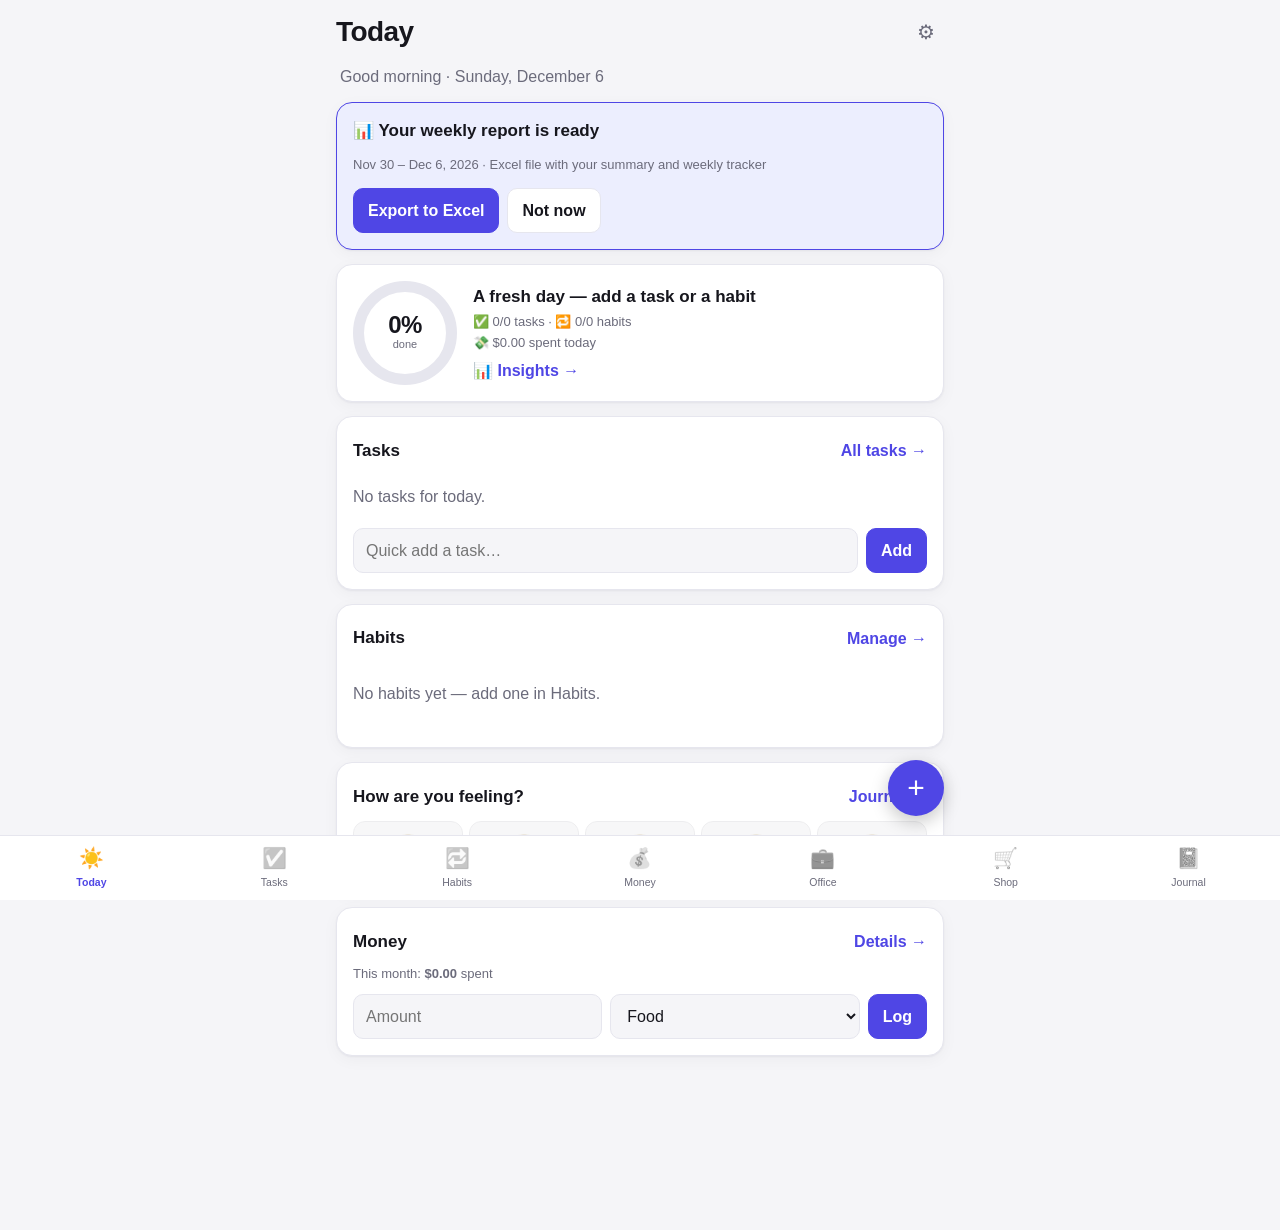
==== index.html @ 412d3003 "Progress ring + celebrations, quick add with plain language, Insights charts, daily nudges - Today: " ====
<!doctype html>
<html lang="en">
<head>
  <meta charset="utf-8">
  <meta name="viewport" content="width=device-width, initial-scale=1, viewport-fit=cover">
  <meta name="theme-color" content="#4f46e5">
  <meta name="description" content="Juned Daily — tasks, habits, money and journal in one place.">
  <meta name="apple-mobile-web-app-capable" content="yes">
  <meta name="apple-mobile-web-app-status-bar-style" content="default">
  <meta name="apple-mobile-web-app-title" content="Juned Daily">
  <link rel="manifest" href="manifest.json">
  <link rel="icon" href="icon.svg" type="image/svg+xml">
  <link rel="apple-touch-icon" href="icon-512.png">
  <script>try { const t = localStorage.getItem('theme'); if (t && t !== 'auto') document.documentElement.dataset.theme = t; } catch (e) {}</script>
  <link rel="stylesheet" href="styles.css">
  <title>Juned Daily</title>
</head>
<body>
  <header class="topbar">
    <h1 id="title">Today</h1>
    <button id="settingsBtn" class="icon-btn" data-action="settings" aria-label="Settings">⚙︎</button>
  </header>

  <main id="view"></main>

  <nav class="tabs" aria-label="Sections">
    <button data-action="go" data-tab="today"><span>☀️</span>Today</button>
    <button data-action="go" data-tab="tasks"><span>✅</span>Tasks</button>
    <button data-action="go" data-tab="habits"><span>🔁</span>Habits</button>
    <button data-action="go" data-tab="money"><span>💰</span>Money</button>
    <button data-action="go" data-tab="office"><span>💼</span>Office</button>
    <button data-action="go" data-tab="shop"><span>🛒</span>Shop</button>
    <button data-action="go" data-tab="journal"><span>📓</span>Journal</button>
  </nav>

  <button id="fab" class="fab" data-action="quick" aria-label="Quick add">+</button>
  <dialog id="sheet"></dialog>
  <div id="toast" role="status" aria-live="polite"></div>

  <script src="theme.js"></script>
  <script src="config.js"></script>
  <script src="shop.js"></script>
  <script src="xlsx.js"></script>
  <script src="celebrate.js"></script>
  <script src="quickadd.js"></script>
  <script src="insights.js"></script>
  <script src="app.js"></script>
</body>
</html>
---- styles.css ----
/* ---------- themes ----------
   White is the default. Charcoal and Cream are chosen in Settings
   (data-theme on <html>); "Auto" follows the phone's light/dark mode. */
:root,
:root[data-theme="light"] {
  --bg: #f5f5f8;
  --surface: #ffffff;
  --text: #16161d;
  --muted: #6b6b7b;
  --line: #e6e6ee;
  --accent: #4f46e5;
  --accent-text: #ffffff;
  --accent-soft: #eceefe;
  --good: #16a34a;
  --danger: #dc2626;
  --radius: 16px;
  --shadow: 0 1px 2px rgba(20, 20, 40, .05), 0 4px 16px rgba(20, 20, 40, .04);
  color-scheme: light;
}

/* Charcoal — a soft dark grey ("light black") */
:root[data-theme="charcoal"] {
  --bg: #1e1f23;
  --surface: #2a2b31;
  --text: #ececf1;
  --muted: #a3a4b2;
  --line: #3a3b44;
  --accent: #9b95ff;
  --accent-text: #15151a;
  --accent-soft: #34325a;
  --good: #22c55e;
  --danger: #f87171;
  --shadow: none;
  color-scheme: dark;
}

/* Cream — warm beige with a soft brown accent */
:root[data-theme="cream"] {
  --bg: #f5efe2;
  --surface: #fffaf1;
  --text: #2e261b;
  --muted: #7b6c58;
  --line: #e7dcc7;
  --accent: #9a5b2e;
  --accent-text: #ffffff;
  --accent-soft: #f2e3d2;
  --good: #4d7c0f;
  --danger: #b42318;
  --shadow: 0 1px 2px rgba(80, 60, 30, .06), 0 4px 16px rgba(80, 60, 30, .05);
  color-scheme: light;
}

/* Auto: follow the phone */
@media (prefers-color-scheme: dark) {
  :root:not([data-theme]) {
    --bg: #1e1f23;
    --surface: #2a2b31;
    --text: #ececf1;
    --muted: #a3a4b2;
    --line: #3a3b44;
    --accent: #9b95ff;
    --accent-text: #15151a;
    --accent-soft: #34325a;
    --good: #22c55e;
    --danger: #f87171;
    --shadow: none;
    color-scheme: dark;
  }
}

* { box-sizing: border-box; }

html, body { margin: 0; }

body {
  background: var(--bg);
  color: var(--text);
  font: 16px/1.45 -apple-system, BlinkMacSystemFont, "Segoe UI", Roboto, sans-serif;
  padding-bottom: calc(76px + env(safe-area-inset-bottom));
  -webkit-tap-highlight-color: transparent;
}

button, input, select, textarea { font: inherit; color: inherit; }
button { cursor: pointer; }

/* ---------- layout ---------- */
.topbar {
  position: sticky; top: 0; z-index: 5;
  display: flex; align-items: center; justify-content: space-between;
  max-width: 640px; margin: 0 auto;
  padding: calc(12px + env(safe-area-inset-top)) 16px 8px;
  background: var(--bg);
}
.topbar h1 { margin: 0; font-size: 28px; letter-spacing: -.02em; }

main { max-width: 640px; margin: 0 auto; padding: 4px 16px 24px; }

.tabs {
  position: fixed; left: 0; right: 0; bottom: 0; z-index: 10;
  display: grid; grid-template-columns: repeat(7, 1fr);
  background: var(--surface);
  border-top: 1px solid var(--line);
  padding-bottom: env(safe-area-inset-bottom);
}
.tabs button {
  display: flex; flex-direction: column; align-items: center; gap: 2px;
  border: 0; background: none; padding: 8px 0 10px;
  font-size: 11px; color: var(--muted);
}
.tabs button span { font-size: 20px; filter: grayscale(1); opacity: .6; }
.tabs button.active { color: var(--accent); font-weight: 600; }
.tabs button.active span { filter: none; opacity: 1; }

/* ---------- building blocks ---------- */
.card {
  background: var(--surface);
  border-radius: var(--radius);
  box-shadow: var(--shadow);
  border: 1px solid var(--line);
  padding: 16px;
  margin-bottom: 14px;
}
.card h2, .sec { font-size: 17px; margin: 0 0 10px; }
.sec { margin: 22px 4px 8px; color: var(--muted); font-size: 13px; text-transform: uppercase; letter-spacing: .06em; }
.card-head { display: flex; align-items: center; justify-content: space-between; margin-bottom: 6px; }
.card-head h2 { margin: 0; }

.greet { color: var(--muted); margin: 0 4px 14px; }

.stats { display: grid; grid-template-columns: repeat(3, 1fr); gap: 10px; margin-bottom: 14px; }
.stat {
  background: var(--surface); border: 1px solid var(--line); border-radius: var(--radius);
  padding: 12px; box-shadow: var(--shadow);
}
.stat b { display: block; font-size: clamp(16px, 5.2vw, 22px); letter-spacing: -.02em; white-space: nowrap; overflow: hidden; text-overflow: ellipsis; }
.stat span { color: var(--muted); font-size: 12px; }

.grow { flex: 1; min-width: 0; }
.meta { color: var(--muted); font-size: 13px; }
.overdue { color: var(--danger); }
.empty { color: var(--muted); padding: 10px 0; list-style: none; }

input, select, textarea {
  width: 100%;
  background: var(--bg);
  border: 1px solid var(--line);
  border-radius: 10px;
  padding: 10px 12px;
  min-height: 42px;
}
input:focus, select:focus, textarea:focus { outline: 2px solid var(--accent); outline-offset: -1px; }
textarea { resize: vertical; }

.add-row { display: flex; gap: 8px; margin-top: 8px; }
.add-row > * { min-width: 0; }
.add > input:first-child { margin: 0; }

.btn {
  display: inline-flex; align-items: center; justify-content: center;
  border: 1px solid var(--line); background: var(--surface);
  border-radius: 10px; padding: 10px 14px; min-height: 42px;
  font-weight: 600; white-space: nowrap;
}
.btn.primary { background: var(--accent); color: var(--accent-text); border-color: var(--accent); }
.btn.danger { color: var(--danger); }
.btn.block { width: 100%; }

.icon-btn {
  border: 0; background: none; color: var(--muted);
  width: 36px; height: 36px; border-radius: 10px; font-size: 20px; flex: none;
}
.icon-btn:hover { background: var(--bg); }

.link { border: 0; background: none; color: var(--accent); font-weight: 600; padding: 6px 0; }
.link.danger { color: var(--danger); font-weight: 500; font-size: 13px; }

/* ---------- lists & checkboxes ---------- */
.list { list-style: none; margin: 0; padding: 0; }
.row { display: flex; align-items: center; gap: 12px; padding: 8px 0; border-bottom: 1px solid var(--line); }
.row:last-child { border-bottom: 0; }
.row-title { overflow-wrap: anywhere; }
.row.done .row-title { text-decoration: line-through; color: var(--muted); }

.check {
  flex: none; width: 26px; height: 26px; border-radius: 50%;
  border: 2px solid var(--line); background: none; position: relative;
}
.check.on { background: var(--good); border-color: var(--good); }
.check.on::after {
  content: ""; position: absolute; left: 7px; top: 3px; width: 6px; height: 11px;
  border: solid #fff; border-width: 0 2.5px 2.5px 0; transform: rotate(45deg);
}
.check.big { width: 36px; height: 36px; }
.check.big.on::after { left: 11px; top: 5px; width: 8px; height: 15px; }
.check.ghost { visibility: hidden; }

.quick { display: flex; gap: 8px; margin-top: 10px; }

/* ---------- habits ---------- */
.habit-head { display: flex; align-items: center; gap: 12px; }
.emoji { font-size: 28px; width: 36px; text-align: center; flex: none; }
.emoji-in { width: 64px; flex: none; text-align: center; }
.week { display: grid; grid-template-columns: repeat(7, 1fr); gap: 6px; margin: 12px 0 4px; }
.day {
  border: 1px solid var(--line); background: var(--bg); border-radius: 10px;
  padding: 6px 0; font-size: 12px; color: var(--muted);
}
.day small { display: block; font-size: 11px; }
.day.on { background: var(--good); border-color: var(--good); color: #fff; }
.day.today { outline: 2px solid var(--accent); outline-offset: 1px; }

.chips { display: flex; flex-wrap: wrap; gap: 8px; }
.chip {
  border: 1px solid var(--line); background: var(--bg); border-radius: 999px;
  padding: 8px 14px;
}
.chip.on { background: var(--good); border-color: var(--good); color: #fff; }

/* ---------- money ---------- */
.seg { display: grid; grid-template-columns: 1fr 1fr; background: var(--bg); border-radius: 10px; padding: 3px; border: 1px solid var(--line); }
.seg label { text-align: center; padding: 7px; border-radius: 8px; cursor: pointer; font-weight: 600; color: var(--muted); }
.seg input { position: absolute; opacity: 0; pointer-events: none; width: 0; min-height: 0; }
.seg label:has(input:checked) { background: var(--surface); color: var(--text); box-shadow: var(--shadow); }

.month-nav, .date-nav { display: flex; align-items: center; justify-content: space-between; margin-bottom: 12px; }
.month-nav button, .date-nav button { border: 1px solid var(--line); background: var(--surface); border-radius: 10px; width: 40px; height: 40px; font-size: 20px; }
.month-nav button:disabled, .date-nav button:disabled { opacity: .35; cursor: default; }

.totals { display: grid; grid-template-columns: repeat(3, 1fr); gap: 8px; text-align: center; }
.totals b { display: block; font-size: 18px; }
.totals span { font-size: 12px; color: var(--muted); }
.pos { color: var(--good); }
.neg { color: var(--danger); }

.bars { margin-top: 14px; display: grid; gap: 8px; }
.bar-row { display: grid; grid-template-columns: 90px 1fr auto; gap: 10px; align-items: center; font-size: 14px; }
.bar { height: 10px; background: var(--bg); border-radius: 999px; overflow: hidden; }
.bar i { display: block; height: 100%; background: var(--accent); border-radius: 999px; }

.day-label { font-size: 13px; color: var(--muted); margin: 14px 0 2px; font-weight: 600; }
.amt { font-variant-numeric: tabular-nums; font-weight: 600; white-space: nowrap; }

/* ---------- journal ---------- */
.lbl { display: block; font-size: 13px; color: var(--muted); font-weight: 600; margin: 14px 0 6px; }
.lbl > input, .lbl > select, .lbl > textarea { margin-top: 6px; color: var(--text); font-weight: 400; font-size: 16px; }
.two { display: grid; grid-template-columns: 1fr 1fr; gap: 10px; }
.moods { display: flex; justify-content: space-between; gap: 6px; }
.mood {
  flex: 1; font-size: 26px; padding: 8px 0; border-radius: 12px;
  border: 1px solid var(--line); background: var(--bg); filter: grayscale(.7); opacity: .7;
}
.mood.on { filter: none; opacity: 1; background: var(--accent-soft); border-color: var(--accent); }
.entry { display: flex; gap: 12px; align-items: flex-start; width: 100%; text-align: left; border: 0; background: none; padding: 10px 0; border-bottom: 1px solid var(--line); }
.entry:last-child { border-bottom: 0; }
.entry .e-mood { font-size: 24px; width: 32px; flex: none; text-align: center; }
.snippet { color: var(--muted); font-size: 14px; display: -webkit-box; -webkit-line-clamp: 2; -webkit-box-orient: vertical; overflow: hidden; }
.saved { min-height: 18px; margin-top: 6px; text-align: right; }

/* ---------- settings sheet & toast ---------- */
dialog {
  border: 0; border-radius: 20px; padding: 0; width: min(520px, calc(100% - 32px));
  background: var(--surface); color: var(--text); box-shadow: 0 20px 60px rgba(0,0,0,.3);
}
dialog::backdrop { background: rgba(10, 10, 20, .45); }
.sheet { padding: 20px; }
.sheet h2 { margin: 0 0 4px; }
.sheet h3 { font-size: 14px; margin: 22px 0 6px; }
.sheet .btns { display: flex; gap: 8px; flex-wrap: wrap; margin-top: 8px; }

#toast {
  position: fixed; left: 50%; bottom: calc(90px + env(safe-area-inset-bottom)); transform: translate(-50%, 20px);
  background: var(--text); color: var(--bg); border-radius: 12px; padding: 10px 14px;
  display: flex; gap: 14px; align-items: center; opacity: 0; pointer-events: none;
  transition: opacity .2s, transform .2s; z-index: 20; max-width: calc(100% - 32px);
}
#toast.show { opacity: 1; transform: translate(-50%, 0); pointer-events: auto; }
#toast button { border: 0; background: none; color: var(--accent); font-weight: 700; filter: brightness(1.3); }

@media (max-width: 380px) {
  .add-row { flex-wrap: wrap; }
  .bar-row { grid-template-columns: 72px 1fr auto; }
}

.report { border-color: var(--accent); background: var(--accent-soft); }
.report .btns { display: flex; gap: 8px; margin-top: 10px; }

/* ---------- office ---------- */
.subtabs {
  display: grid; grid-template-columns: repeat(3, 1fr); gap: 4px;
  background: var(--surface); border: 1px solid var(--line); border-radius: 12px;
  padding: 4px; margin-bottom: 14px;
}
.subtabs button { border: 0; background: none; border-radius: 9px; padding: 9px 4px; font-weight: 600; color: var(--muted); font-size: 14px; }
.subtabs button.on { background: var(--accent); color: var(--accent-text); }

.clock { text-align: center; }
.clock .big { font-size: 40px; font-weight: 700; letter-spacing: -.03em; margin: 2px 0 12px; font-variant-numeric: tabular-nums; }
.clock .btn { margin-top: 10px; font-size: 17px; min-height: 50px; }
.clock .hint { margin: 10px 0 0; font-size: 12px; }
.btn.danger-fill { background: var(--danger); border-color: var(--danger); color: #fff; }

details.card > summary { cursor: pointer; font-weight: 600; list-style: none; }
details.card > summary::-webkit-details-marker { display: none; }
details.card[open] > summary { margin-bottom: 4px; }

.pri { display: inline-block; font-size: 11px; font-weight: 700; padding: 1px 7px; border-radius: 999px; margin-right: 4px; }
.pri-high { background: color-mix(in srgb, var(--danger) 16%, transparent); color: var(--danger); }
.pri-med { background: var(--accent-soft); color: var(--accent); }
.pri-low { background: var(--bg); color: var(--muted); border: 1px solid var(--line); }

.note { white-space: pre-wrap; overflow-wrap: anywhere; margin: 10px 0 4px; font-size: 15px; }

/* ---------- reminders ---------- */
.toggle {
  flex: 1; display: flex; align-items: center; gap: 8px; min-height: 42px; padding: 0 12px;
  border: 1px solid var(--line); border-radius: 10px; background: var(--bg); font-size: 15px; cursor: pointer;
}
.toggle input { width: 20px; height: 20px; min-height: 0; margin: 0; accent-color: var(--accent); }
.toggle:has(input:checked) { border-color: var(--accent); background: var(--accent-soft); font-weight: 600; }
.add .hint { margin: 10px 0 0; font-size: 12px; }
.bell { font-size: 17px; opacity: .55; }
.bell.on { opacity: 1; }

/* ---------- shopping ---------- */
.qty { font-size: 12px; font-weight: 700; color: var(--accent); background: var(--accent-soft); border-radius: 999px; padding: 1px 8px; margin-left: 4px; white-space: nowrap; }
.tabs button { font-size: 10.5px; }
.add-row.nowrap { flex-wrap: nowrap; }
.add-row.nowrap select { flex: 1; min-width: 0; }

/* ---------- shopping v2 ---------- */
.center { text-align: center; }
.btns.spread { display: flex; justify-content: space-between; align-items: center; gap: 8px; flex-wrap: wrap; margin-top: 8px; }
.btns.end { display: flex; justify-content: flex-end; gap: 8px; flex-wrap: wrap; }
.topbar > span { display: flex; gap: 4px; }

.sugg { margin-top: 10px; flex-wrap: nowrap; overflow-x: auto; -webkit-overflow-scrolling: touch; scrollbar-width: none; padding-bottom: 2px; }
.sugg:empty { display: none; }
.sugg::-webkit-scrollbar, .store-chips::-webkit-scrollbar { display: none; }
.sugg .chip, .store-chips .chip { white-space: nowrap; flex: none; padding: 7px 12px; font-size: 14px; }
.chips-label { flex: none; align-self: center; font-size: 12px; font-weight: 700; color: var(--muted); text-transform: uppercase; letter-spacing: .05em; }
.store-chips { flex-wrap: nowrap; overflow-x: auto; scrollbar-width: none; margin: 12px 0 2px; }
.store-chips .chip.on { background: var(--accent); border-color: var(--accent); color: var(--accent-text); }

.big-btn { min-height: 52px; font-size: 17px; margin-bottom: 4px; }
.banner { background: var(--accent-soft); border-color: var(--accent); }
.insight { margin-top: 18px; }

.srow { position: relative; background: var(--surface); transition: transform .18s ease, background-color .15s; touch-action: pan-y; }
.srow.swipe-right { background: color-mix(in srgb, var(--good) 22%, var(--surface)); }
.srow.swipe-left { background: color-mix(in srgb, var(--danger) 22%, var(--surface)); }
.tap { cursor: pointer; }
.row.big { padding: 12px 0; }
.row.big .row-title { font-size: 18px; font-weight: 500; }

.stepper { display: flex; align-items: center; border: 1px solid var(--line); border-radius: 999px; overflow: hidden; flex: none; }
.stepper button { border: 0; background: var(--bg); width: 30px; height: 30px; font-size: 18px; line-height: 1; color: var(--accent); }
.stepper span { min-width: 30px; text-align: center; font-size: 13px; font-weight: 700; padding: 0 2px; }

.price { width: 84px; min-height: 34px; padding: 6px 8px; text-align: right; flex: none; font-variant-numeric: tabular-nums; }

.shopping-head { position: sticky; top: calc(52px + env(safe-area-inset-top)); z-index: 4; }
.progress { height: 10px; background: var(--bg); border-radius: 999px; overflow: hidden; margin: 6px 0 6px; border: 1px solid var(--line); }
.progress i { display: block; height: 100%; background: var(--good); border-radius: 999px; transition: width .3s; }

.order .row { padding: 4px 0; }
.order .icon-btn:disabled { opacity: .25; }
#shopSheet { max-height: 90vh; overflow: auto; }

/* ---------- theme picker ---------- */
.themes { display: grid; grid-template-columns: repeat(2, 1fr); gap: 8px; margin-top: 6px; }
.theme-opt {
  display: flex; align-items: center; gap: 10px; padding: 10px; text-align: left;
  border: 2px solid var(--line); border-radius: 12px; background: var(--surface);
}
.theme-opt.on { border-color: var(--accent); }
.theme-opt b { display: block; font-size: 14px; }
.theme-opt small { color: var(--muted); font-size: 11px; }
.swatch { display: flex; flex: none; border-radius: 999px; overflow: hidden; border: 1px solid rgba(0, 0, 0, .15); }
.swatch i { width: 12px; height: 24px; }
.chip.forget { border-color: var(--danger); color: var(--danger); }
.chip.edit { border-style: dashed; color: var(--muted); }

/* ---------- Today: progress ring ---------- */
.hero { display: flex; align-items: center; gap: 16px; }
.hero-ring { position: relative; flex: none; width: 104px; height: 104px; }
.ring-fill { stroke: var(--accent); transition: stroke-dashoffset .8s cubic-bezier(.3, .7, .3, 1); }
.ring-fill.full { stroke: var(--good); }
.ring-label { position: absolute; inset: 0; display: flex; flex-direction: column; align-items: center; justify-content: center; }
.ring-label b { font-size: 24px; letter-spacing: -.02em; line-height: 1; }
.ring-label span { font-size: 11px; color: var(--muted); }
.hero-msg { font-weight: 700; font-size: 17px; margin-bottom: 4px; }
.hero .meta { margin-top: 2px; }
.hero .link { padding: 6px 0 0; }
.next-up b { color: var(--text); }

/* a tick that was just tapped */
@keyframes pop { 0% { transform: scale(1); } 40% { transform: scale(1.28); } 100% { transform: scale(1); } }
.pop { animation: pop .32s ease-out; }
.confetti { position: fixed; inset: 0; width: 100%; height: 100%; pointer-events: none; z-index: 60; }
@media (prefers-reduced-motion: reduce) { .pop { animation: none; } .ring-fill { transition: none; } }

/* ---------- Quick add ---------- */
.fab {
  position: fixed; right: max(16px, calc(50% - 304px)); bottom: calc(84px + env(safe-area-inset-bottom)); z-index: 9;
  width: 56px; height: 56px; border-radius: 50%; border: 0;
  background: var(--accent); color: var(--accent-text); font-size: 30px; line-height: 1;
  box-shadow: 0 6px 18px rgba(0, 0, 0, .22);
}
.fab:active { transform: scale(.94); }
body[data-tab="shop"] .fab, body[data-tab="insights"] .fab { display: none; }
main { padding-bottom: 84px; }
.quick-sheet [name=q] { font-size: 17px; min-height: 48px; margin-top: 10px; }
.qtypes { margin-top: 10px; flex-wrap: nowrap; overflow-x: auto; scrollbar-width: none; }
.qtypes::-webkit-scrollbar { display: none; }
.qtypes .chip { white-space: nowrap; flex: none; padding: 6px 11px; font-size: 13px; }
.qtypes .chip.on { background: var(--accent); border-color: var(--accent); color: var(--accent-text); }
.qpreview { display: flex; flex-wrap: wrap; gap: 6px; margin-top: 12px; min-height: 30px; }
.qpreview p { margin: 0; }
.qchip { background: var(--accent-soft); color: var(--text); border-radius: 8px; padding: 4px 9px; font-size: 14px; }
.qexamples { margin: 12px 0 0; line-height: 1.6; }
.qexamples b { font-weight: 600; color: var(--text); }

/* ---------- Insights ---------- */
.range { margin-bottom: 12px; }
.range .chip.on { background: var(--accent); border-color: var(--accent); color: var(--accent-text); }
.stats-2 { grid-template-columns: repeat(3, 1fr); }
.chart { margin: 0 0 14px; }
.chart-title { font-weight: 700; margin-bottom: 8px; }
.chart svg { display: block; width: 100%; height: auto; overflow: visible; }
.chart .tip { margin: 8px 0 0; min-height: 18px; }
.chart .empty { margin: 4px 0; }
.chart .axis { font-size: 10px; fill: var(--muted); }
.chart .axis.label { font-size: 11px; fill: var(--text); }
.chart .axis.value { font-size: 10px; fill: var(--muted); font-variant-numeric: tabular-nums; }
.chart .grid { stroke: var(--line); stroke-width: 1; }
.chart .target { stroke: var(--muted); stroke-width: 1; stroke-dasharray: 3 3; }
.chart .line { fill: none; stroke: var(--accent); stroke-width: 2; stroke-linejoin: round; stroke-linecap: round; }
.chart .dot { fill: var(--accent); stroke: var(--surface); stroke-width: 2; }
.chart .bar { fill: var(--accent); }
.chart .bar.ghost { fill: var(--muted); opacity: .45; }
.chart .hit { fill: transparent; }
.chart .mark { cursor: pointer; }
.chart .mark.hl .bar, .chart .mark.hl .dot { fill: var(--good); }
.chart .mark.hl .hit { fill: var(--accent-soft); opacity: .5; }
.heatmap rect.hm-on { fill: var(--good); }
.heatmap rect.hm-off { fill: var(--line); }
.heatmap rect.hm-none { fill: none; stroke: var(--line); stroke-width: 1; }
.heatmap .mark.hl, .heatmap rect:hover { stroke: var(--text); stroke-width: 1.5; }
.hm-stats { margin-bottom: 8px; }
.hero-num { margin-bottom: 6px; }
.hero-num b { font-size: 24px; letter-spacing: -.02em; }
.legend { display: flex; gap: 14px; font-size: 12px; color: var(--muted); margin-bottom: 8px; }
.legend span { display: flex; align-items: center; gap: 6px; }
.legend .sw { width: 14px; height: 8px; border-radius: 3px; display: inline-block; background: var(--accent); }
.legend .sw.ghost { background: var(--muted); opacity: .45; }
.insight-note { background: var(--accent-soft); border-color: var(--accent); font-size: 15px; }

/* ---------- nudges in Settings ---------- */
.nudges { display: grid; gap: 8px; margin-top: 8px; }
.nudge-row { display: flex; gap: 8px; align-items: stretch; }
.nudge-row .toggle { flex: 1; min-height: 52px; }
.nudge-row .toggle span { display: flex; flex-direction: column; line-height: 1.25; }
.nudge-row .toggle small { color: var(--muted); font-weight: 400; font-size: 12px; }
.nudge-row select { width: 112px; flex: none; }
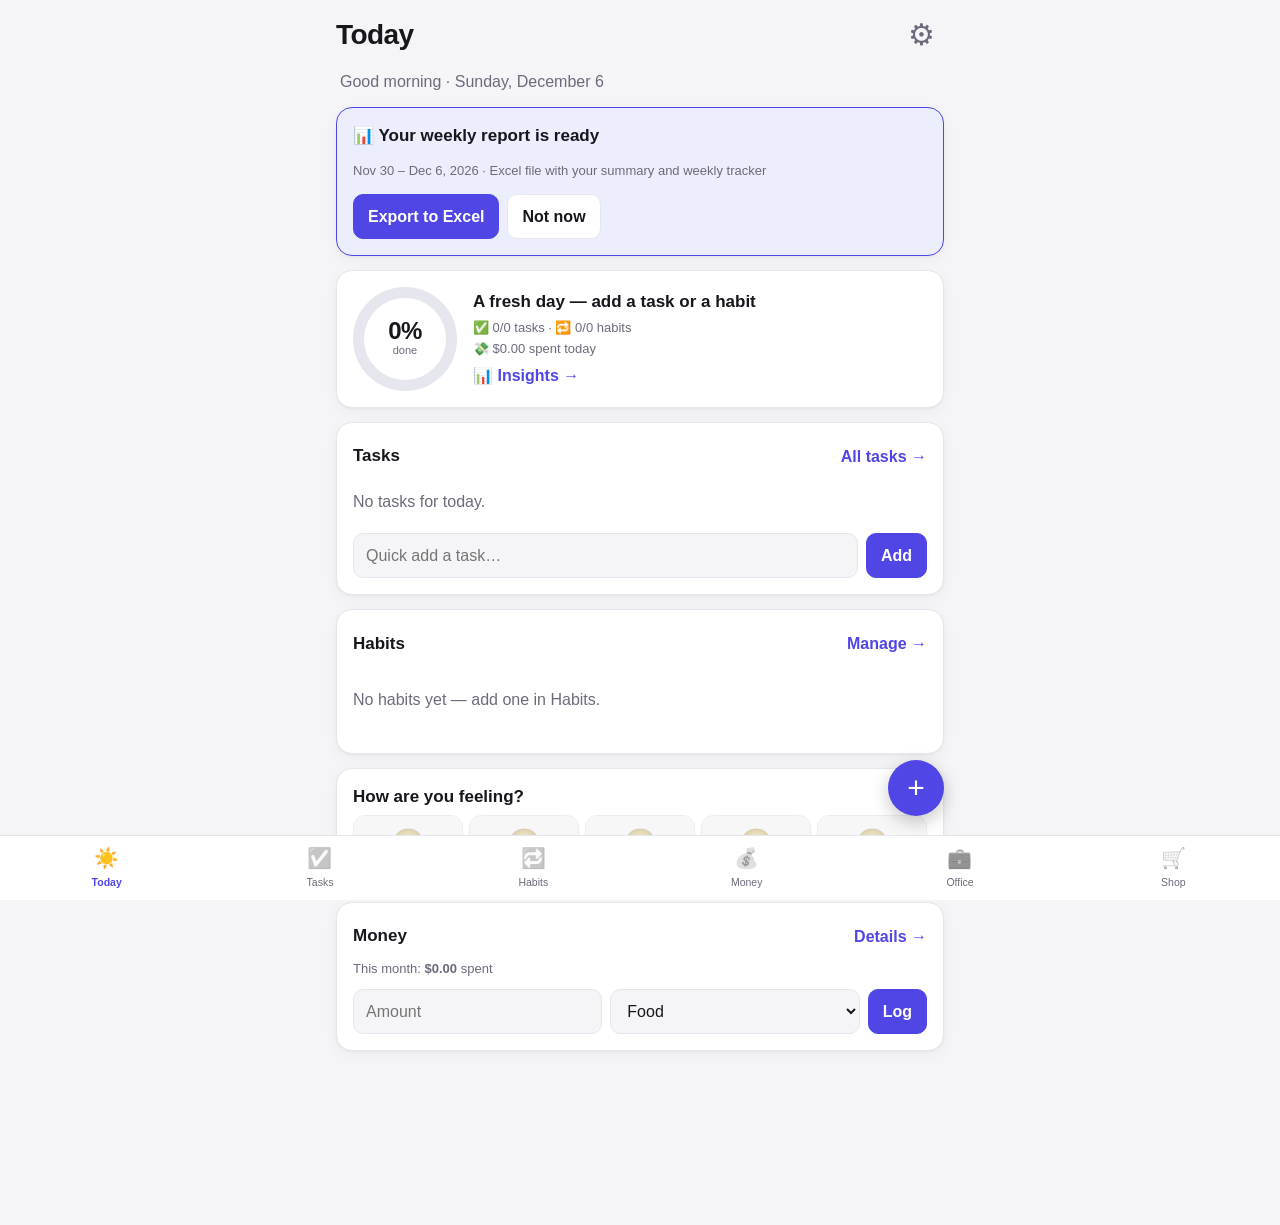
==== commit 4b63c471: "Bigger settings/header icons; turn off pinch, double-tap and input zoom Co-Authored-By: Claude Opus " ====
--- a/index.html
+++ b/index.html
@@ -2,7 +2,7 @@
 <html lang="en">
 <head>
   <meta charset="utf-8">
-  <meta name="viewport" content="width=device-width, initial-scale=1, viewport-fit=cover">
+  <meta name="viewport" content="width=device-width, initial-scale=1, maximum-scale=1, user-scalable=no, viewport-fit=cover">
   <meta name="theme-color" content="#4f46e5">
   <meta name="description" content="Juned Daily — tasks, habits, money and journal in one place.">
   <meta name="apple-mobile-web-app-capable" content="yes">
--- a/styles.css
+++ b/styles.css
@@ -462,3 +462,11 @@
 .nudge-row .toggle span { display: flex; flex-direction: column; line-height: 1.25; }
 .nudge-row .toggle small { color: var(--muted); font-weight: 400; font-size: 12px; }
 .nudge-row select { width: 112px; flex: none; }
+.tab-picker .chip.on { background: var(--accent); border-color: var(--accent); color: var(--accent-text); }
+.tabs button[hidden] { display: none; }
+
+/* ---------- header icons & no zoom ---------- */
+.topbar .icon-btn { width: 46px; height: 46px; font-size: 26px; border-radius: 12px; }
+#settingsBtn { font-size: 30px; }
+html { touch-action: manipulation; -webkit-text-size-adjust: 100%; }   /* no double-tap zoom */
+input, select, textarea { font-size: max(16px, 1em); }                 /* iPhone won't zoom into a text box */
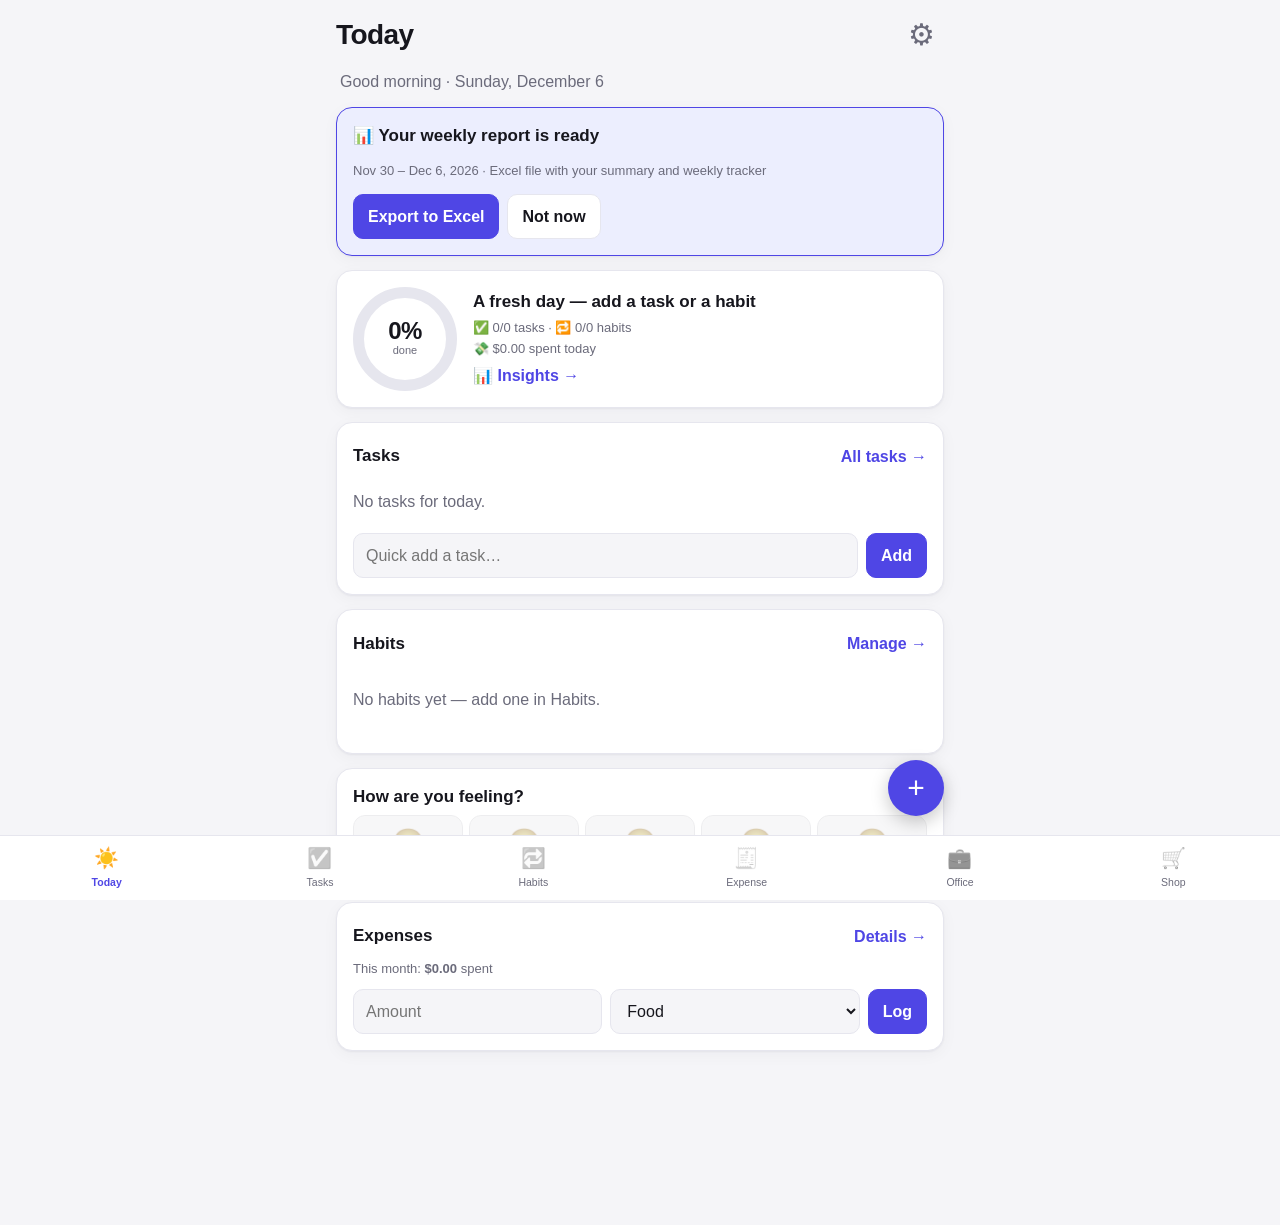
==== commit 0ee99162: "Rename the Money tab to Expense with a receipt icon Co-Authored-By: Claude Opus 5.5 <noreply@anthrop" ====
--- a/index.html
+++ b/index.html
@@ -27,7 +27,7 @@
     <button data-action="go" data-tab="today"><span>☀️</span>Today</button>
     <button data-action="go" data-tab="tasks"><span>✅</span>Tasks</button>
     <button data-action="go" data-tab="habits"><span>🔁</span>Habits</button>
-    <button data-action="go" data-tab="money"><span>💰</span>Money</button>
+    <button data-action="go" data-tab="money"><span>🧾</span>Expense</button>
     <button data-action="go" data-tab="office"><span>💼</span>Office</button>
     <button data-action="go" data-tab="shop"><span>🛒</span>Shop</button>
     <button data-action="go" data-tab="journal"><span>📓</span>Journal</button>
@@ -41,6 +41,7 @@
   <script src="config.js"></script>
   <script src="shop.js"></script>
   <script src="xlsx.js"></script>
+  <script src="privacy.js"></script>
   <script src="celebrate.js"></script>
   <script src="quickadd.js"></script>
   <script src="insights.js"></script>
--- a/styles.css
+++ b/styles.css
@@ -470,3 +470,16 @@
 #settingsBtn { font-size: 30px; }
 html { touch-action: manipulation; -webkit-text-size-adjust: 100%; }   /* no double-tap zoom */
 input, select, textarea { font-size: max(16px, 1em); }                 /* iPhone won't zoom into a text box */
+
+/* ---------- money privacy ---------- */
+.masked { letter-spacing: 2px; color: var(--muted); cursor: pointer; font-weight: 700; }
+.eye { padding: 0 4px; font-size: 15px; }
+.lock-card { padding: 28px 20px; margin-top: 20px; }
+.lock-icon { font-size: 44px; line-height: 1; margin-bottom: 8px; }
+.lock-card .btn.block { margin-top: 16px; min-height: 50px; font-size: 17px; }
+.pin-form { display: flex; gap: 8px; margin-top: 12px; }
+.pin-input { text-align: center; font-size: 26px !important; letter-spacing: 10px; min-height: 52px; }
+#lockSheet .pin-input { margin-top: 12px; }
+.pin-msg { min-height: 20px; margin: 8px 0 0; }
+.toggle span:has(> small) { display: flex; flex-direction: column; line-height: 1.25; }
+.toggle small { color: var(--muted); font-weight: 400; font-size: 12px; }
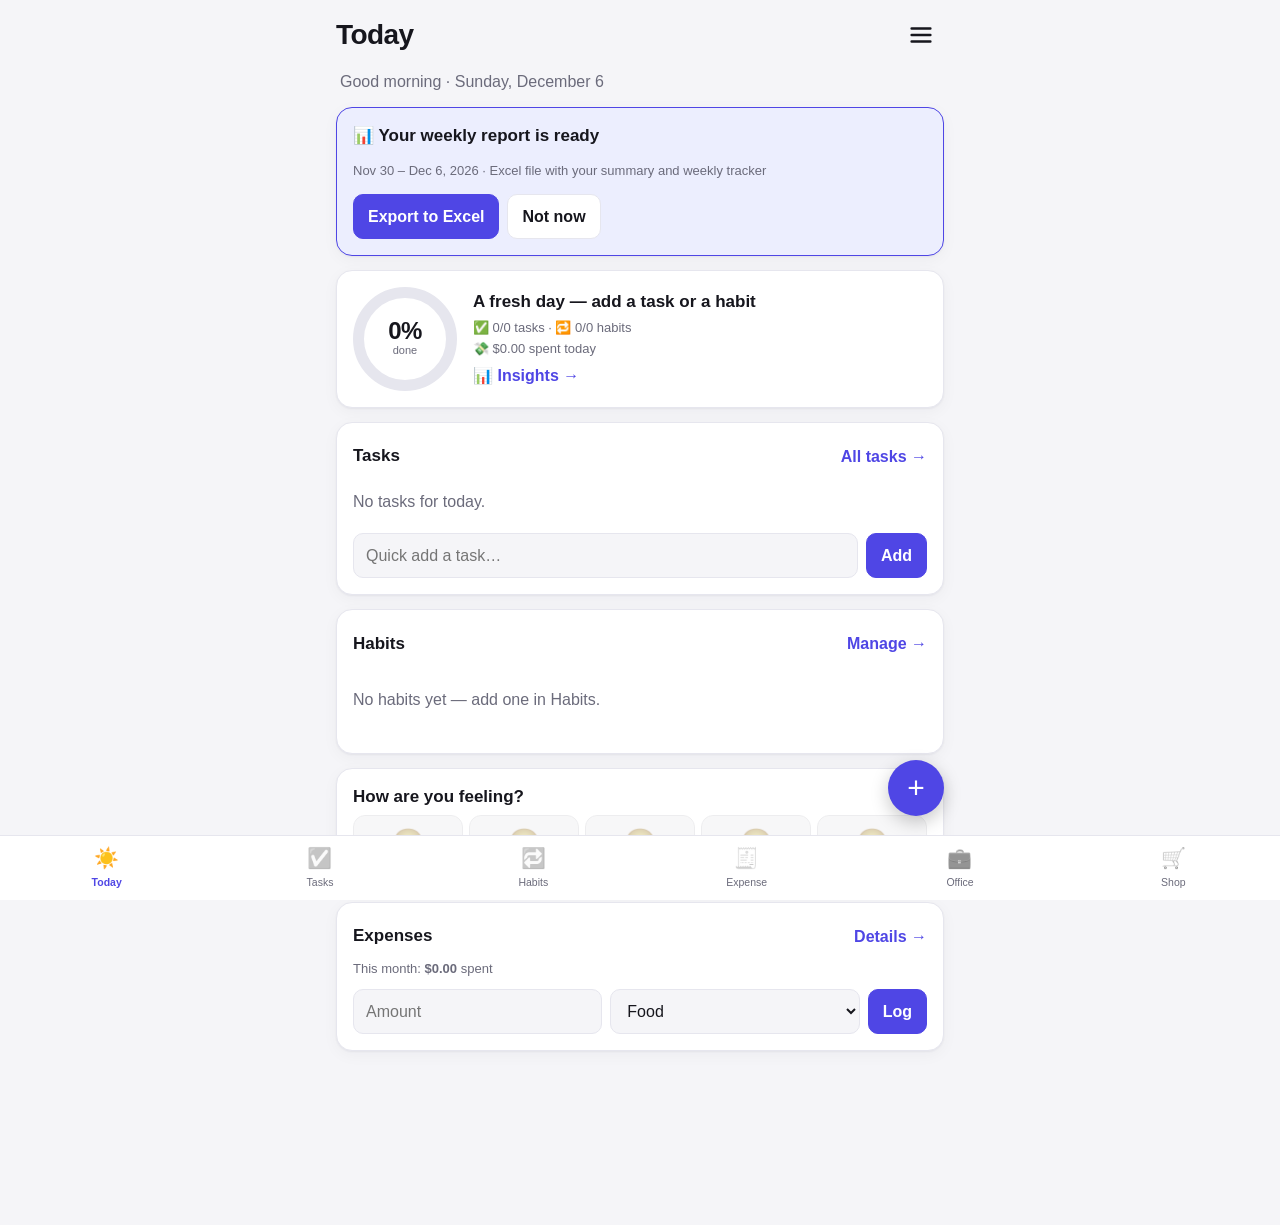
==== commit 5585bc26: "☰ Menu with settings categories, bigger settings, and personal greetings - Hamburger menu (top right" ====
--- a/index.html
+++ b/index.html
@@ -18,7 +18,7 @@
 <body>
   <header class="topbar">
     <h1 id="title">Today</h1>
-    <button id="settingsBtn" class="icon-btn" data-action="settings" aria-label="Settings">⚙︎</button>
+    <button id="settingsBtn" class="icon-btn menu-btn" data-action="settings" aria-label="Menu"><svg viewBox="0 0 24 24" width="28" height="28" aria-hidden="true"><path d="M4 6.5h16M4 12h16M4 17.5h16" fill="none" stroke="currentColor" stroke-width="2.2" stroke-linecap="round"/></svg></button>
   </header>
 
   <main id="view"></main>
--- a/styles.css
+++ b/styles.css
@@ -483,3 +483,45 @@
 .pin-msg { min-height: 20px; margin: 8px 0 0; }
 .toggle span:has(> small) { display: flex; flex-direction: column; line-height: 1.25; }
 .toggle small { color: var(--muted); font-weight: 400; font-size: 12px; }
+
+/* ---------- ☰ menu & settings pages ---------- */
+.menu-btn { color: var(--text); display: flex; align-items: center; justify-content: center; }
+#sheet.full {
+  width: 100%; max-width: 640px; height: 100%; max-height: 100%; margin: 0 auto;
+  border-radius: 0; box-shadow: none;
+}
+#sheet.full .sheet { padding: calc(10px + env(safe-area-inset-top)) 18px calc(28px + env(safe-area-inset-bottom)); }
+.sheet-head {
+  position: sticky; top: calc(-10px - env(safe-area-inset-top)); z-index: 2; background: var(--surface);
+  display: flex; align-items: center; gap: 8px; padding: 8px 0 12px; margin-bottom: 4px;
+}
+.sheet-head h2 { flex: 1; margin: 0; font-size: 26px; letter-spacing: -.02em; }
+.sheet-head .back { font-size: 17px; padding: 6px 8px 6px 0; white-space: nowrap; }
+.sheet-head .back + h2 { font-size: 20px; text-align: center; }
+.close-x { font-size: 22px; color: var(--muted); }
+
+/* bigger, easier settings */
+.settings { font-size: 17px; }
+.settings .lbl { font-size: 15px; margin-top: 20px; }
+.settings h3 { font-size: 17px; margin: 26px 0 8px; }
+.settings .meta { font-size: 14px; }
+.settings .btn { min-height: 48px; font-size: 16px; padding: 10px 16px; }
+.settings input, .settings select { min-height: 48px; font-size: 17px; }
+.settings .toggle { min-height: 56px; padding: 10px 14px; font-size: 16px; }
+.settings .toggle input { width: 24px; height: 24px; }
+.settings .chip { padding: 10px 16px; font-size: 15px; }
+
+.menu-list { background: var(--bg); border: 1px solid var(--line); border-radius: 16px; overflow: hidden; margin-top: 8px; }
+.menu-row {
+  display: flex; align-items: center; gap: 14px; width: 100%; text-align: left;
+  border: 0; border-bottom: 1px solid var(--line); background: var(--surface);
+  padding: 14px 14px; min-height: 68px;
+}
+.menu-row:last-child { border-bottom: 0; }
+.menu-row:active { background: var(--accent-soft); }
+.menu-row b { display: block; font-size: 17px; }
+.menu-row small { display: block; color: var(--muted); font-size: 13px; margin-top: 2px; }
+.menu-icon { font-size: 26px; width: 34px; text-align: center; flex: none; }
+.chev { color: var(--muted); font-size: 26px; line-height: 1; }
+.toggle input { flex: none; }
+.settings .toggle input { width: 24px !important; height: 24px !important; }
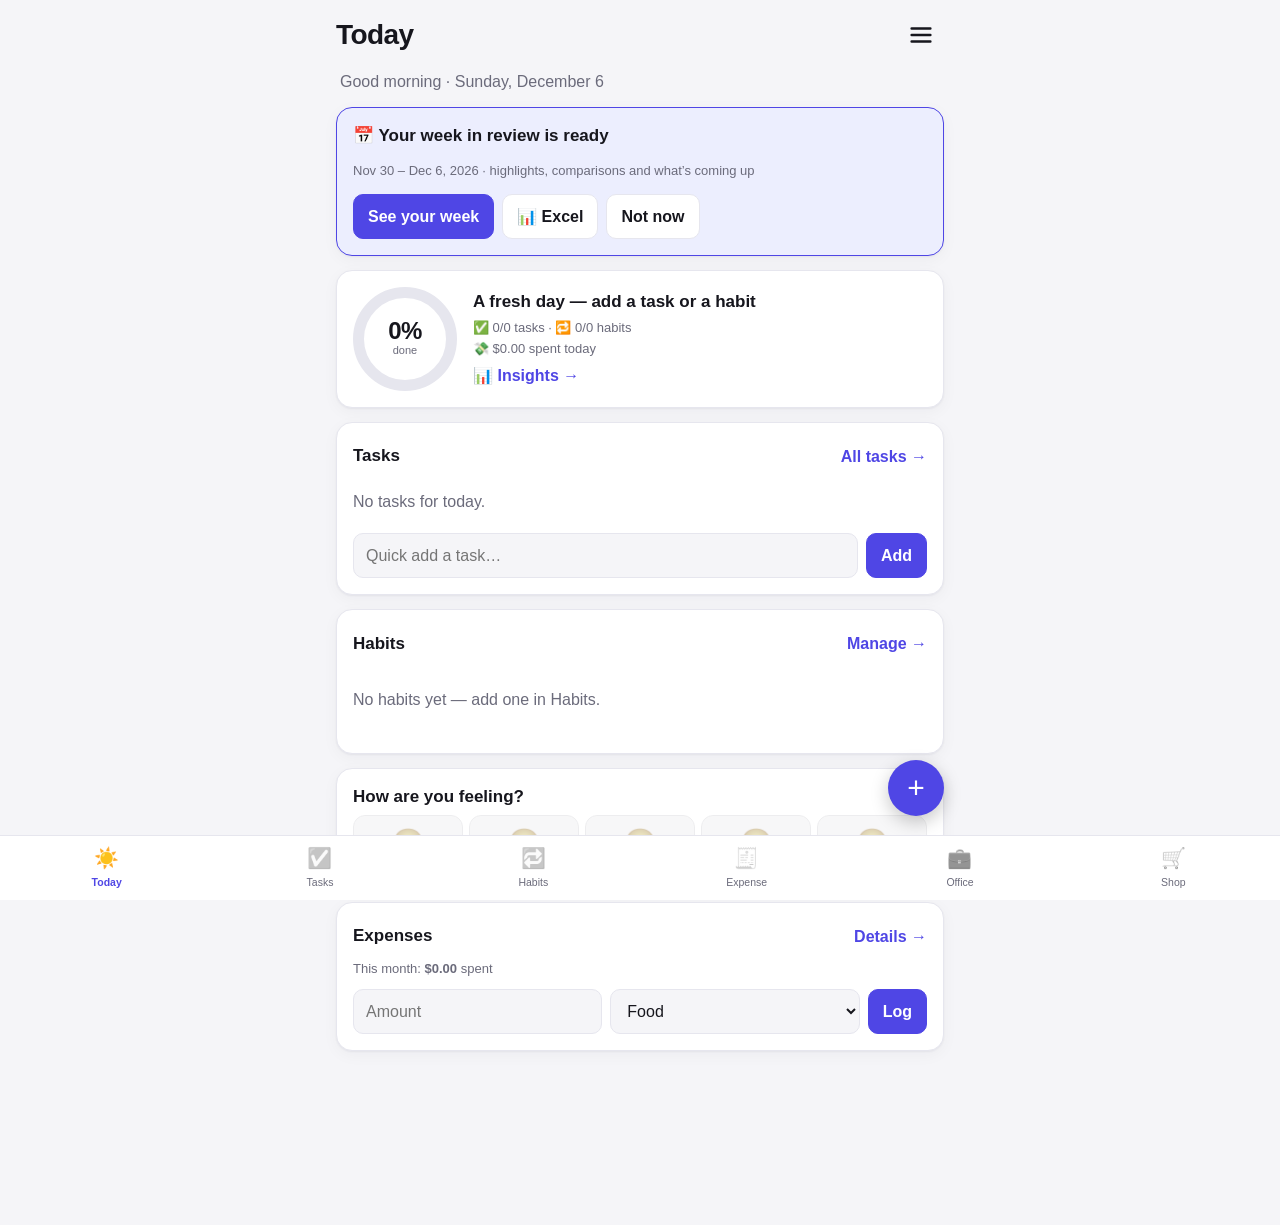
==== commit 5dcec68b: "Budgets & recurring bills, shared chores, weekly review - Expense: monthly budgets per category (gre" ====
--- a/index.html
+++ b/index.html
@@ -45,6 +45,8 @@
   <script src="celebrate.js"></script>
   <script src="quickadd.js"></script>
   <script src="insights.js"></script>
+  <script src="bills.js"></script>
+  <script src="review.js"></script>
   <script src="app.js"></script>
 </body>
 </html>
--- a/styles.css
+++ b/styles.css
@@ -407,7 +407,7 @@
   box-shadow: 0 6px 18px rgba(0, 0, 0, .22);
 }
 .fab:active { transform: scale(.94); }
-body[data-tab="shop"] .fab, body[data-tab="insights"] .fab { display: none; }
+body[data-tab="shop"] .fab, body[data-tab="insights"] .fab, body[data-tab="review"] .fab { display: none; }
 main { padding-bottom: 84px; }
 .quick-sheet [name=q] { font-size: 17px; min-height: 48px; margin-top: 10px; }
 .qtypes { margin-top: 10px; flex-wrap: nowrap; overflow-x: auto; scrollbar-width: none; }
@@ -525,3 +525,32 @@
 .chev { color: var(--muted); font-size: 26px; line-height: 1; }
 .toggle input { flex: none; }
 .settings .toggle input { width: 24px !important; height: 24px !important; }
+
+/* ---------- budgets & bills ---------- */
+.budgets { display: grid; gap: 14px; margin-top: 12px; }
+.budget-top { display: flex; justify-content: space-between; gap: 8px; font-weight: 600; margin-bottom: 6px; }
+.budget .bar { height: 10px; background: var(--bg); border-radius: 999px; overflow: hidden; border: 1px solid var(--line); }
+.budget .bar i { display: block; height: 100%; border-radius: 999px; background: var(--good); transition: width .4s; }
+.budget.warn .bar i { background: #f59e0b; }
+.budget.over .bar i { background: var(--danger); }
+.budget.over .meta { color: var(--danger); }
+.budget .meta { margin-top: 4px; }
+.budget-inputs { display: grid; grid-template-columns: 1fr 1fr; gap: 0 10px; }
+.btn.small { min-height: 36px; padding: 6px 12px; font-size: 14px; }
+.due-soon { color: #d97706; font-weight: 600; }
+.bill-soon { margin-top: 4px; }
+.chores-link { display: block; margin: -2px 0 6px; }
+
+/* ---------- shopping / chores switch ---------- */
+.subtabs.two-tabs { grid-template-columns: 1fr 1fr; }
+
+/* ---------- weekly review ---------- */
+.review-head .month-nav { margin-bottom: 6px; }
+.review-msg { margin: 8px 0 0; font-size: 16px; text-align: center; }
+.stat .delta { display: block; font-size: 12px; font-weight: 700; margin-top: 2px; }
+ul.plain { list-style: none; margin: 0; padding: 0; }
+ul.plain li { padding: 9px 0; border-bottom: 1px solid var(--line); }
+ul.plain li:last-child { border-bottom: 0; }
+.center-btns { justify-content: center; margin: 16px 0 8px; }
+[data-chore-form] .add-row select { flex: 0 0 44%; width: 44%; min-width: 0; }
+[data-chore-form] .add-row input[type=date] { flex: 1 1 0; width: auto; min-width: 0; }
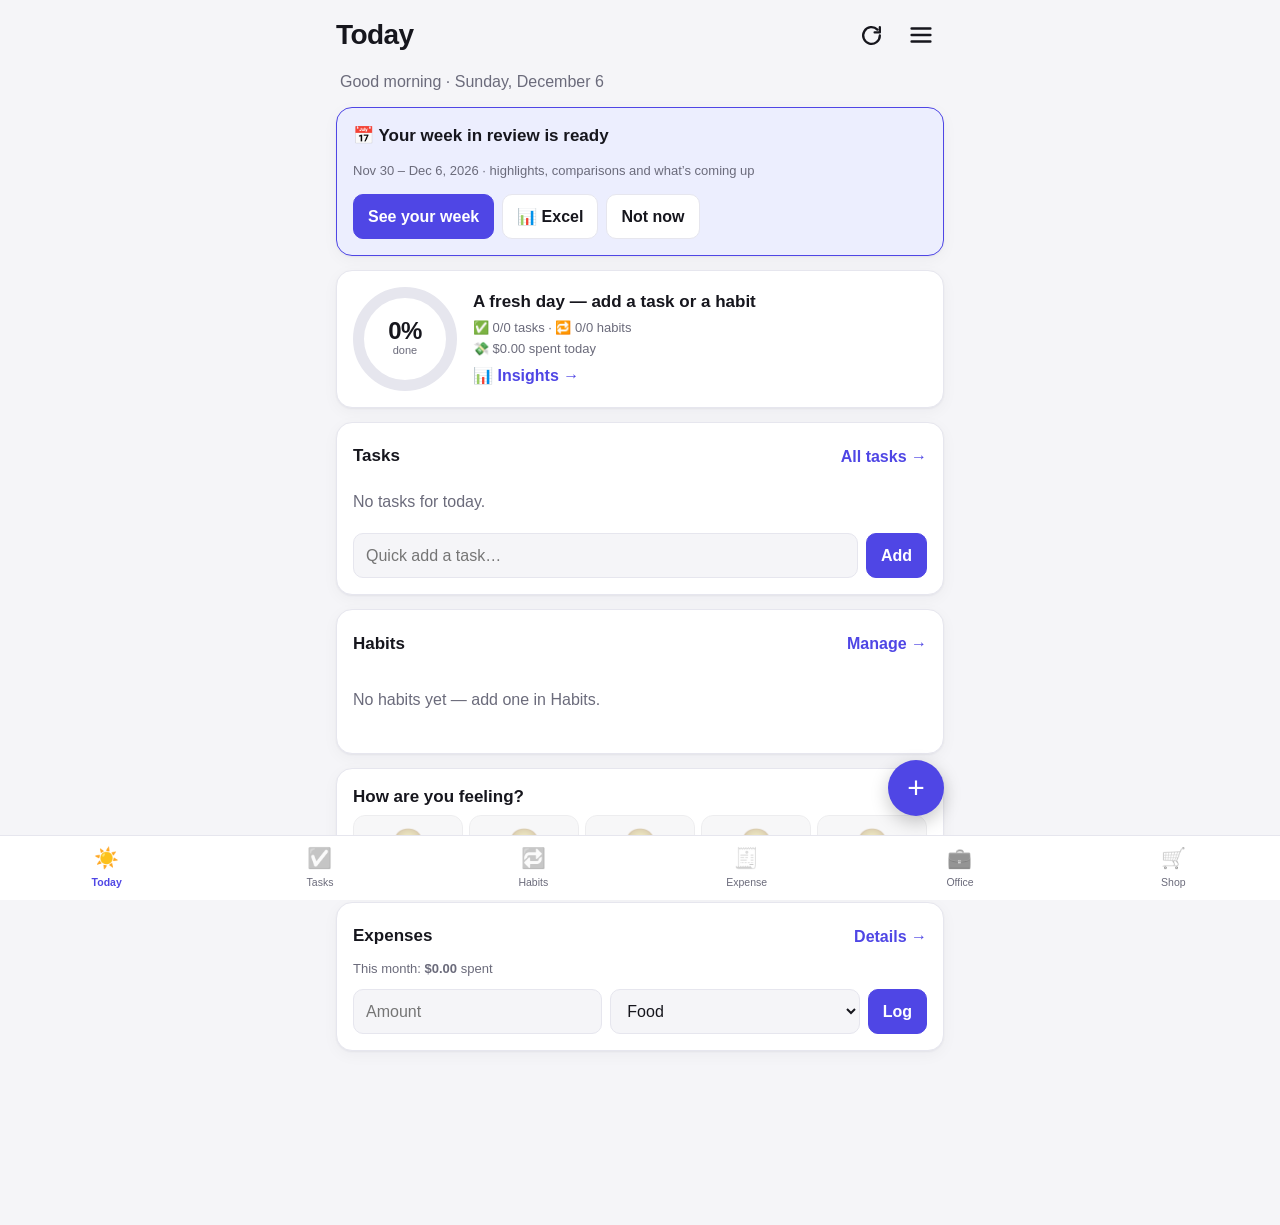
==== commit ef4bb950: "Add a refresh button (↻) to both apps: loads the newest version and data, stays on the same screen C" ====
--- a/index.html
+++ b/index.html
@@ -18,7 +18,10 @@
 <body>
   <header class="topbar">
     <h1 id="title">Today</h1>
-    <button id="settingsBtn" class="icon-btn menu-btn" data-action="settings" aria-label="Menu"><svg viewBox="0 0 24 24" width="28" height="28" aria-hidden="true"><path d="M4 6.5h16M4 12h16M4 17.5h16" fill="none" stroke="currentColor" stroke-width="2.2" stroke-linecap="round"/></svg></button>
+    <span class="top-actions">
+      <button id="refreshBtn" class="icon-btn menu-btn" data-refresh aria-label="Refresh"><svg viewBox="0 0 24 24" width="25" height="25" aria-hidden="true"><path d="M20 12a8 8 0 1 1-2.34-5.66M20 4v5h-5" fill="none" stroke="currentColor" stroke-width="2.2" stroke-linecap="round" stroke-linejoin="round"/></svg></button>
+      <button id="settingsBtn" class="icon-btn menu-btn" data-action="settings" aria-label="Menu"><svg viewBox="0 0 24 24" width="28" height="28" aria-hidden="true"><path d="M4 6.5h16M4 12h16M4 17.5h16" fill="none" stroke="currentColor" stroke-width="2.2" stroke-linecap="round"/></svg></button>
+    </span>
   </header>
 
   <main id="view"></main>
--- a/styles.css
+++ b/styles.css
@@ -554,3 +554,24 @@
 .center-btns { justify-content: center; margin: 16px 0 8px; }
 [data-chore-form] .add-row select { flex: 0 0 44%; width: 44%; min-width: 0; }
 [data-chore-form] .add-row input[type=date] { flex: 1 1 0; width: auto; min-width: 0; }
+
+/* ---------- Buy again picker ---------- */
+.buy-again-btn { margin-top: 8px; justify-content: space-between; font-weight: 600; }
+.buy-again-btn .caret { color: var(--muted); }
+.buy-sheet { display: flex; flex-direction: column; max-height: 85vh; }
+.buy-sheet [data-buy-search] { margin-top: 10px; }
+.buy-tools { display: flex; gap: 16px; margin: 6px 0 2px; }
+.buy-list { overflow-y: auto; flex: 1; margin: 0 -4px; padding: 0 4px; }
+.buy-list .sec { margin: 14px 0 4px; }
+.buy-row { display: flex; align-items: center; gap: 12px; padding: 8px 2px; border-bottom: 1px solid var(--line); cursor: pointer; }
+.buy-row input { width: 24px; height: 24px; min-height: 0; flex: none; margin: 0; accent-color: var(--accent); }
+.buy-row small { display: block; }
+.buy-row:has(input:checked) { background: var(--accent-soft); border-radius: 8px; }
+.buy-foot { padding-top: 12px; border-top: 1px solid var(--line); margin-top: 8px; }
+#shopSheet:has(.buy-sheet) { max-height: 90vh; }
+.buy-sort { grid-template-columns: repeat(3, 1fr); margin: 10px 0 0; }
+
+/* ↻ refresh */
+.top-actions { display: flex; gap: 2px; align-items: center; }
+@keyframes spin { to { transform: rotate(360deg); } }
+[data-refresh].spinning svg { animation: spin .7s linear infinite; }
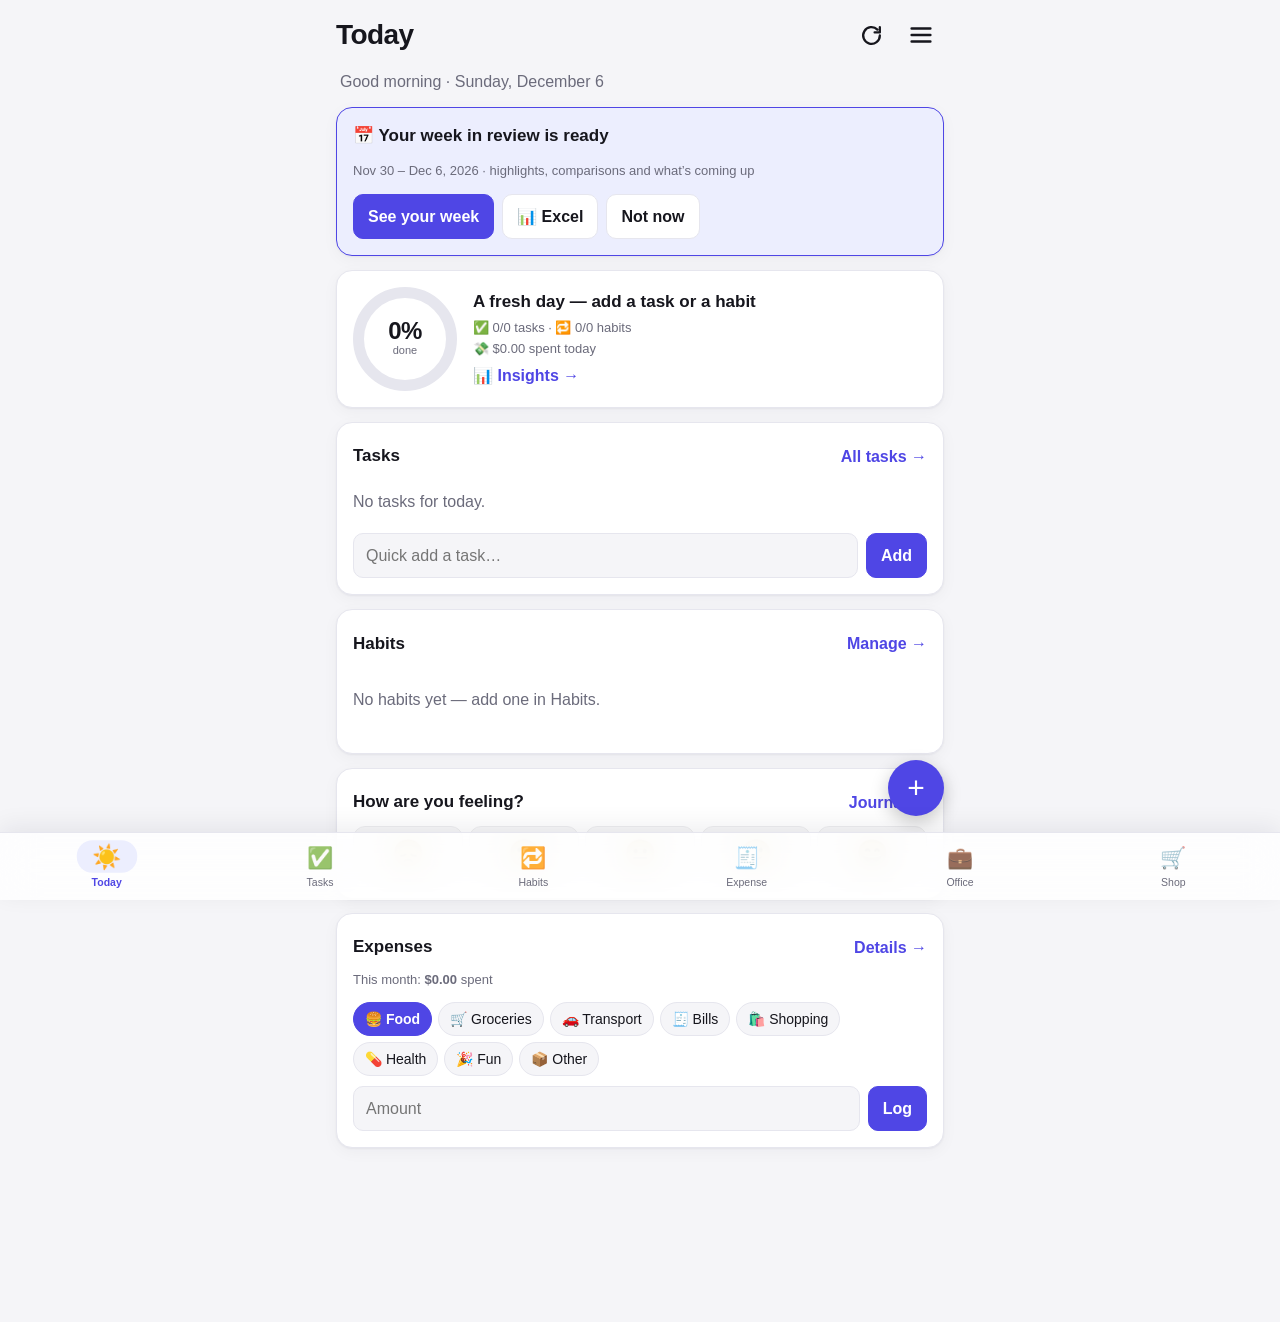
==== commit 1a3b7cbf: "Edit any item, swipe rows and tabs, pull to refresh, category chips, live work clock, faster launch " ====
--- a/index.html
+++ b/index.html
@@ -51,5 +51,6 @@
   <script src="bills.js"></script>
   <script src="review.js"></script>
   <script src="app.js"></script>
+  <script src="gestures.js"></script>
 </body>
 </html>
--- a/styles.css
+++ b/styles.css
@@ -107,9 +107,7 @@
   border: 0; background: none; padding: 8px 0 10px;
   font-size: 11px; color: var(--muted);
 }
-.tabs button span { font-size: 20px; filter: grayscale(1); opacity: .6; }
 .tabs button.active { color: var(--accent); font-weight: 600; }
-.tabs button.active span { filter: none; opacity: 1; }
 
 /* ---------- building blocks ---------- */
 .card {
@@ -575,3 +573,105 @@
 .top-actions { display: flex; gap: 2px; align-items: center; }
 @keyframes spin { to { transform: rotate(360deg); } }
 [data-refresh].spinning svg { animation: spin .7s linear infinite; }
+.edit-btn { font-size: 16px; opacity: .7; }
+.edit-btn:hover, .edit-btn:active { opacity: 1; }
+
+.subtabs.three-tabs { grid-template-columns: repeat(3, 1fr); }
+.subtabs.three-tabs button { font-size: 13px; padding: 9px 2px; }
+
+/* shared (view-only) task lists */
+
+/* ---------- task row action icons ---------- */
+.acts { display: flex; gap: 6px; flex: none; align-items: center; }
+.act {
+  width: 38px; height: 38px; border-radius: 50%; border: 0; padding: 0; flex: none;
+  display: grid; place-items: center; background: var(--bg); color: var(--muted);
+  transition: transform .12s ease, background-color .15s, color .15s;
+}
+.act svg { width: 20px; height: 20px; fill: none; stroke: currentColor; stroke-width: 2; stroke-linecap: round; stroke-linejoin: round; }
+.act:active { transform: scale(.9); }
+.act.bell.on { background: color-mix(in srgb, #f59e0b 18%, var(--surface)); color: #d97706; }
+.act.bell:not(.on) { color: var(--muted); opacity: .75; }
+.act.edit { background: var(--accent-soft); color: var(--accent); }
+.act.del { background: transparent; color: var(--muted); width: 34px; }
+.act.del:hover, .act.del:active { color: var(--danger); background: color-mix(in srgb, var(--danger) 12%, var(--surface)); }
+:root[data-theme="charcoal"] .act.bell.on { color: #fbbf24; }
+@media (prefers-color-scheme: dark) { :root:not([data-theme]) .act.bell.on { color: #fbbf24; } }
+.row .acts + .icon-btn { margin-left: 0; }
+
+/* ---------- livelier tab bar ---------- */
+.tabs {
+  background: color-mix(in srgb, var(--surface) 82%, transparent);
+  -webkit-backdrop-filter: blur(18px) saturate(1.5); backdrop-filter: blur(18px) saturate(1.5);
+  box-shadow: 0 -6px 24px rgba(20, 20, 40, .07);
+  padding-top: 4px;
+}
+.tabs button { position: relative; padding: 6px 0 10px; gap: 3px; transition: color .2s; }
+.tabs button span {
+  font-size: 21px; line-height: 1; padding: 4px 14px; border-radius: 14px;
+  opacity: .78; transition: transform .25s cubic-bezier(.3, 1.6, .5, 1), background-color .2s, opacity .2s;
+}
+.tabs button.active span { opacity: 1; background: var(--accent-soft); transform: translateY(-1px) scale(1.12); }
+.tabs button:active span { transform: scale(.9); }
+@keyframes tab-bounce { 0% { transform: scale(1); } 40% { transform: translateY(-4px) scale(1.25); } 100% { transform: translateY(-1px) scale(1.12); } }
+.tabs button.bounce span { animation: tab-bounce .38s ease-out; }
+
+/* counts and the "clocked in" dot */
+.tabs button[data-badge]::after {
+  content: attr(data-badge); position: absolute; top: 2px; left: calc(50% + 9px);
+  min-width: 18px; height: 18px; padding: 0 5px; border-radius: 999px;
+  background: var(--danger); color: #fff; font-size: 10.5px; font-weight: 700; line-height: 14px; text-align: center;
+  border: 2px solid var(--surface); box-sizing: border-box;
+}
+.tabs button.live::before {
+  content: ''; position: absolute; top: 4px; left: calc(50% + 12px); width: 10px; height: 10px; border-radius: 50%;
+  background: var(--good); border: 2px solid var(--surface); animation: live-pulse 2s ease-in-out infinite;
+}
+@keyframes live-pulse { 0%, 100% { box-shadow: 0 0 0 0 color-mix(in srgb, var(--good) 50%, transparent); } 50% { box-shadow: 0 0 0 5px transparent; } }
+@media (prefers-reduced-motion: reduce) { .tabs button.bounce span, .tabs button.live::before { animation: none; } }
+
+/* ---------- where each tab lives ---------- */
+.tab-places { display: grid; gap: 8px; margin-top: 8px; }
+.tab-place { display: flex; align-items: center; gap: 10px; padding: 8px 10px 8px 14px; border: 1px solid var(--line); border-radius: 14px; background: var(--bg); }
+.tab-place .grow { font-weight: 600; }
+.tp-icon { font-size: 20px; margin-right: 4px; }
+.seg-mini { display: grid; grid-template-columns: 1fr 1fr; background: var(--surface); border: 1px solid var(--line); border-radius: 10px; padding: 3px; gap: 2px; flex: none; }
+.seg-mini button { border: 0; background: none; border-radius: 8px; padding: 7px 10px; font-size: 13px; font-weight: 600; color: var(--muted); white-space: nowrap; }
+.seg-mini button.on { background: var(--accent); color: var(--accent-text); }
+
+/* ---------- edit, swipe & gestures ---------- */
+.card-foot { display: flex; justify-content: space-between; align-items: center; margin-top: 4px; }
+.card-foot .link { font-size: 13px; }
+.srow.swiping { transition: background-color .15s; }
+.srow.swipe-right .check { border-color: var(--good); }
+
+/* Today: tap a category, type the amount */
+.cat-chips { display: flex; flex-wrap: wrap; gap: 6px; margin-top: 12px; }
+.cat-chips .chip { padding: 6px 11px; font-size: 14px; cursor: pointer; white-space: nowrap; user-select: none; -webkit-user-select: none; }
+.cat-chips input { position: absolute; opacity: 0; pointer-events: none; width: 0; min-height: 0; }
+.cat-chips .chip:has(input:checked) { background: var(--accent); border-color: var(--accent); color: var(--accent-text); font-weight: 600; }
+.cat-chips .chip:has(input:focus-visible) { outline: 2px solid var(--accent); outline-offset: 1px; }
+
+/* swipe between tabs */
+#view { transition: transform .22s ease; }
+#view.swiping { transition: none; }
+@keyframes from-right { from { transform: translateX(32px); opacity: .3; } to { transform: none; opacity: 1; } }
+@keyframes from-left { from { transform: translateX(-32px); opacity: .3; } to { transform: none; opacity: 1; } }
+#view.slide-from-right { animation: from-right .24s ease-out; }
+#view.slide-from-left { animation: from-left .24s ease-out; }
+
+/* pull down to refresh */
+.ptr {
+  position: fixed; top: calc(env(safe-area-inset-top) + 4px); left: 50%; z-index: 30;
+  width: 40px; height: 40px; border-radius: 50%; display: grid; place-items: center;
+  background: var(--surface); color: var(--muted); border: 1px solid var(--line);
+  box-shadow: 0 4px 14px rgba(0, 0, 0, .15); pointer-events: none;
+  opacity: 0; transform: translate(-50%, 0);
+}
+.ptr:not(.pulling) { transition: opacity .2s, transform .2s; }
+.ptr.ready { color: var(--accent); }
+.ptr.spin svg { animation: spin .7s linear infinite; }
+
+@media (prefers-reduced-motion: reduce) {
+  #view, #view.slide-from-right, #view.slide-from-left { transition: none; animation: none; }
+}
